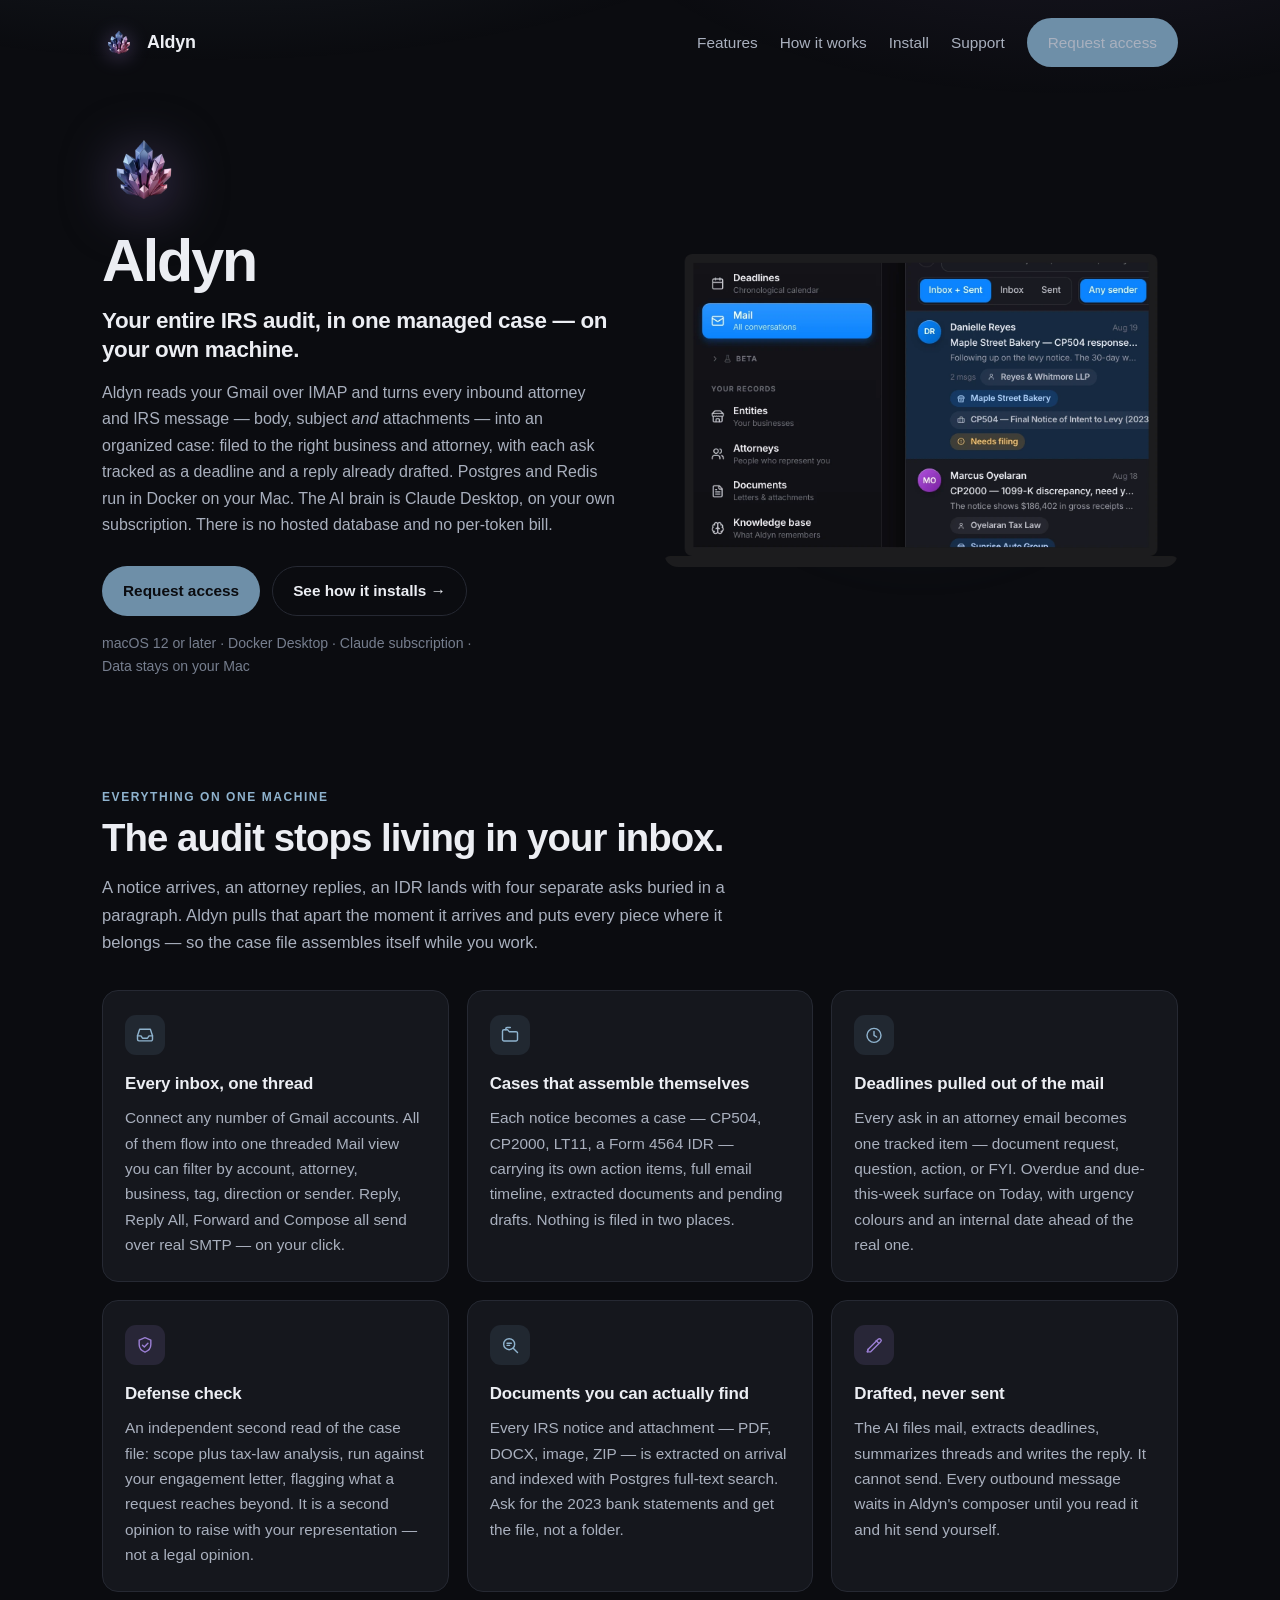
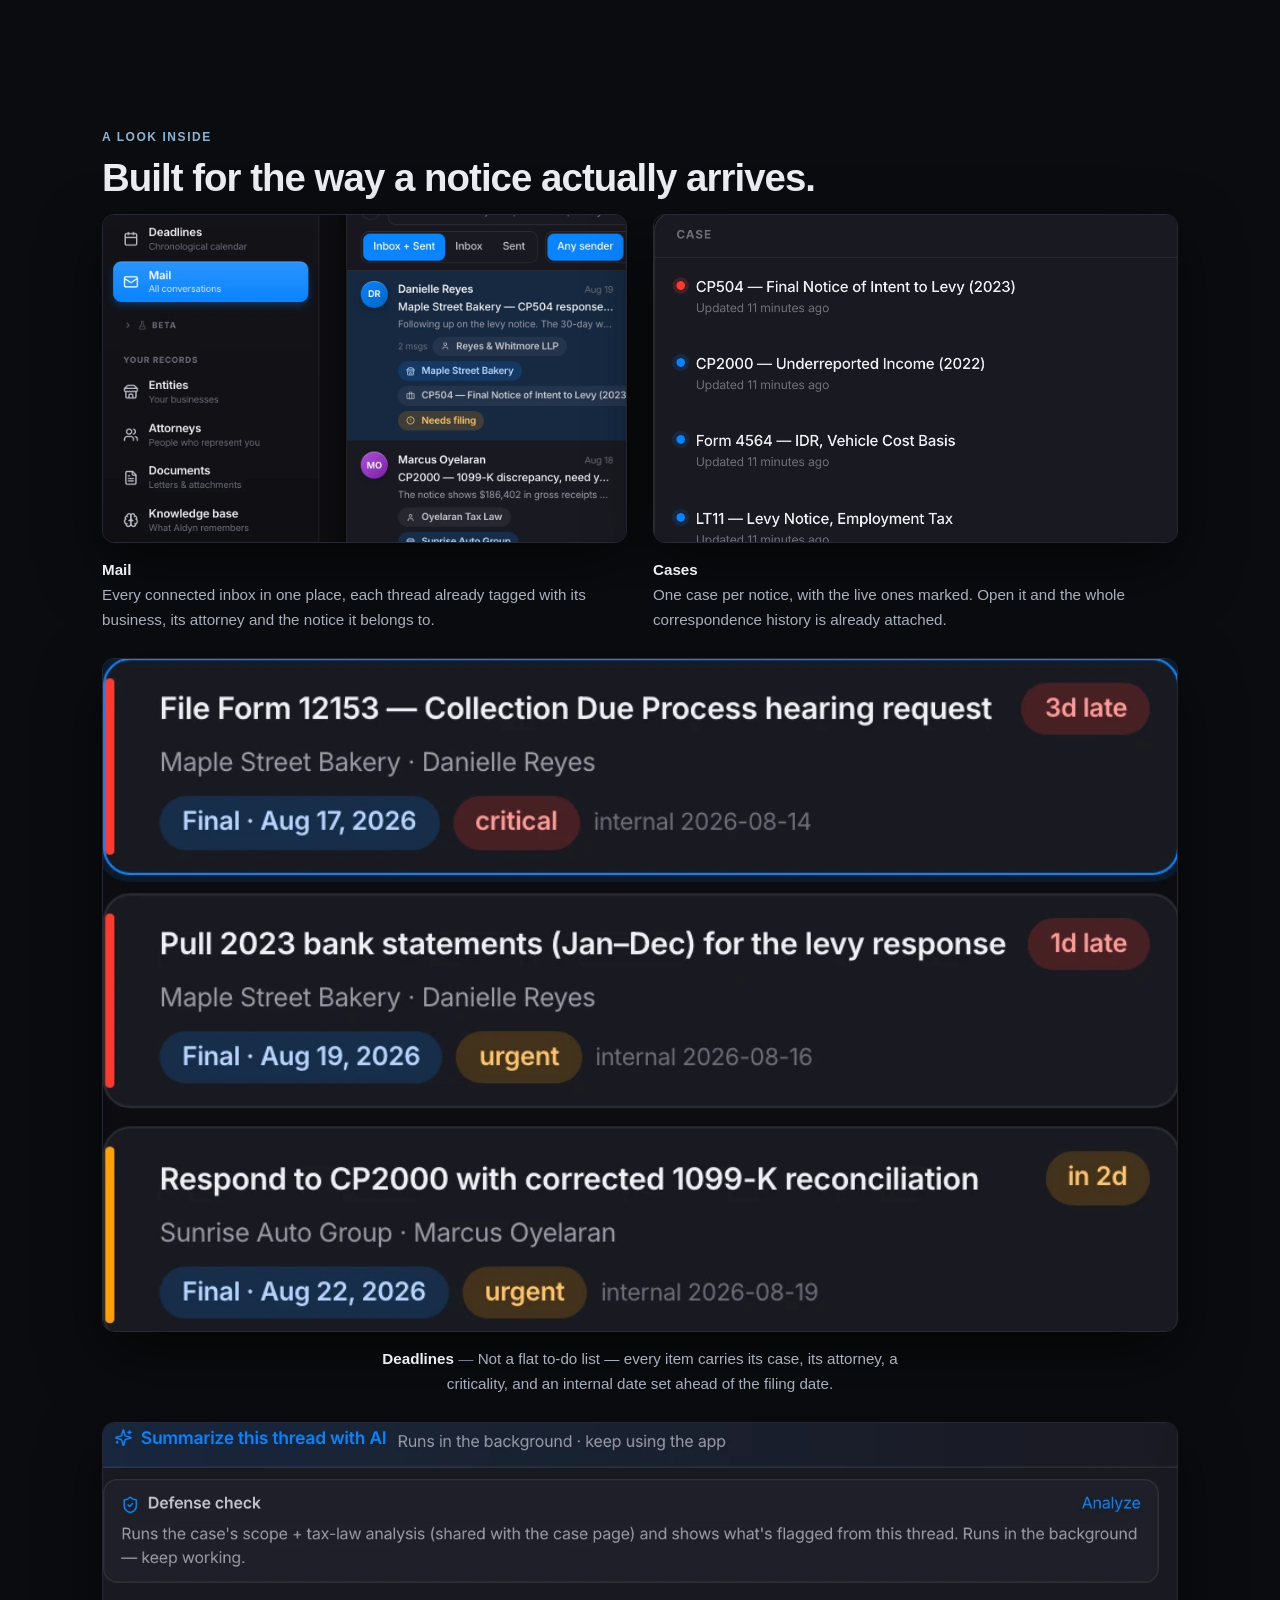
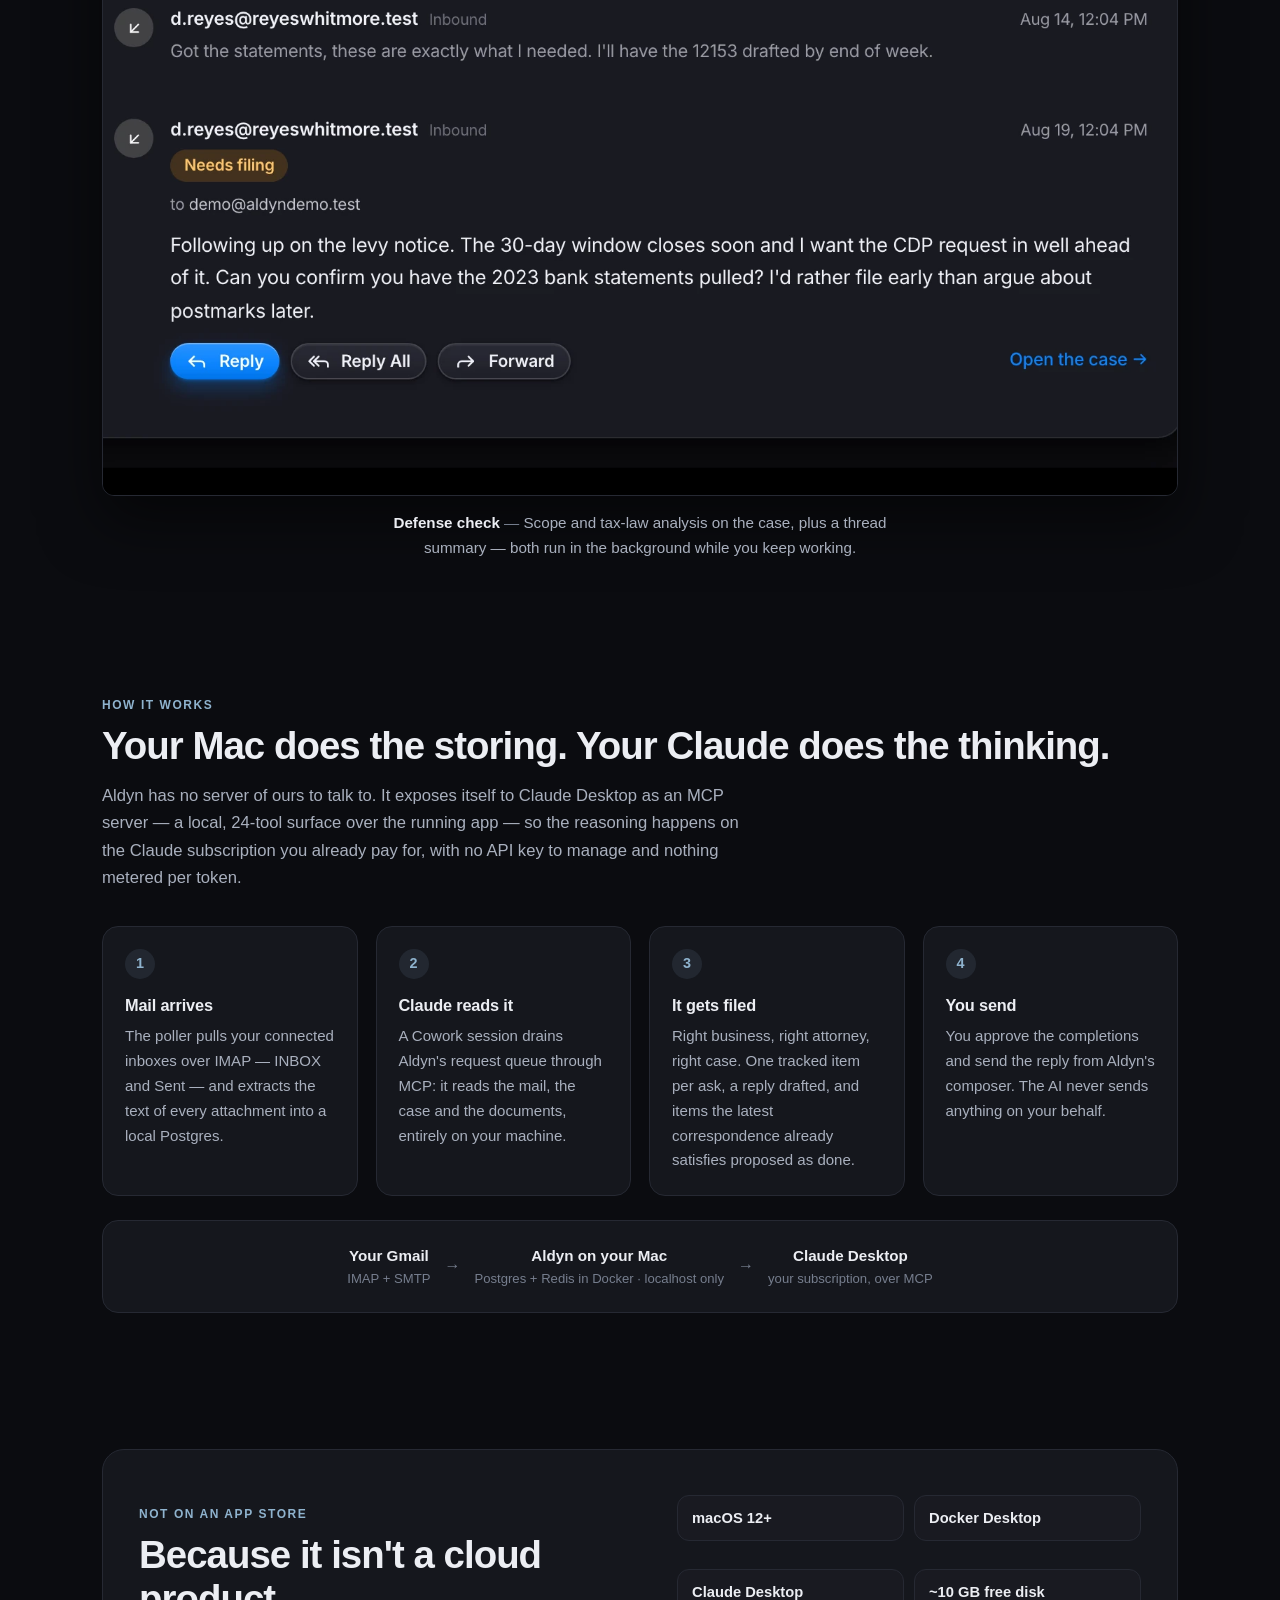
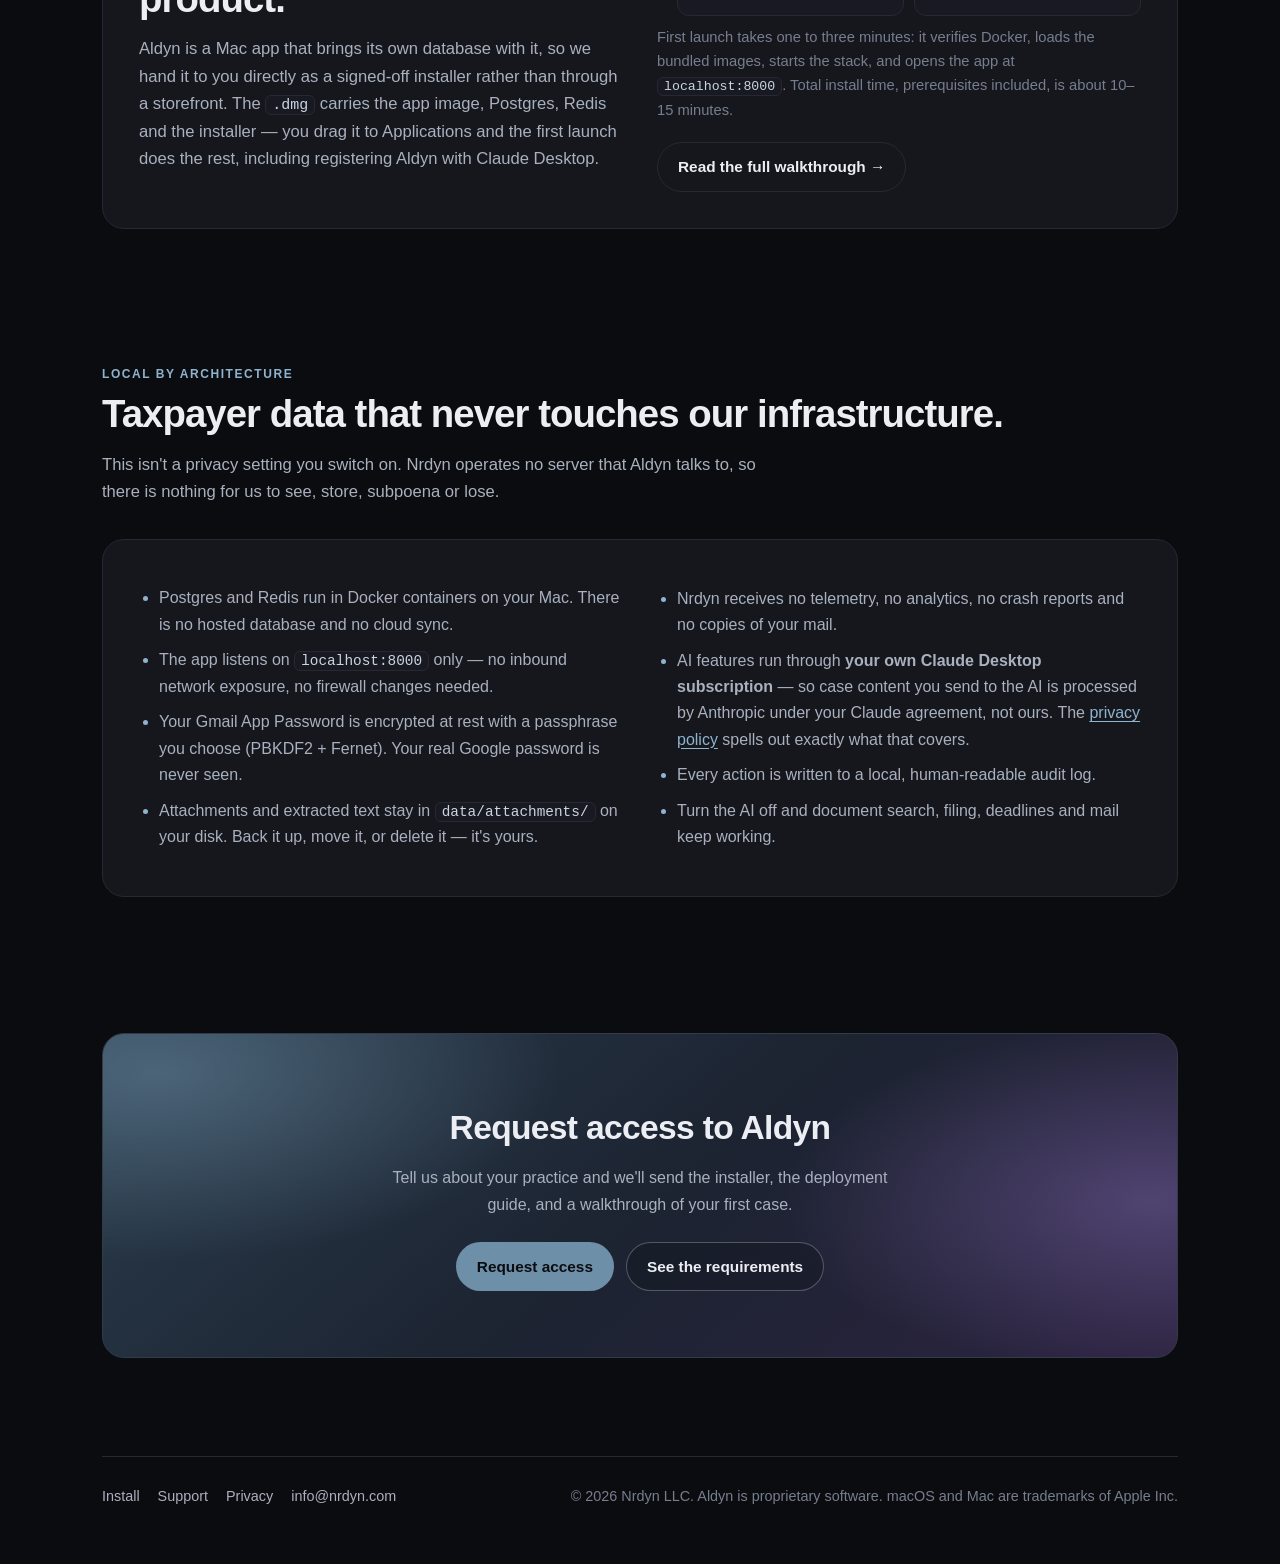
==== index.html @ e69967bd "Aldyn marketing site and macOS install walkthrough Static site (no build step, no JavaScript) for th" ====
<!doctype html>
<html lang="en">
<head>
<meta charset="utf-8">
<meta name="viewport" content="width=device-width, initial-scale=1">
<title>Aldyn — Local-first IRS notice &amp; attorney case management for accountants</title>
<meta name="description" content="Aldyn turns every IRS notice and attorney email into a managed case on your own Mac: mail filed automatically, deadlines extracted, replies drafted, scope cross-checked. Postgres and Redis run locally, the AI brain is your own Claude subscription.">
<link rel="canonical" href="https://aldyn.nrdyn.com/">
<meta name="theme-color" content="#0B0C10">
<link rel="icon" type="image/png" sizes="64x64" href="/assets/favicon-64.png">
<link rel="icon" type="image/png" sizes="32x32" href="/assets/favicon-32.png">
<link rel="apple-touch-icon" href="/assets/apple-touch-icon.png">
<meta property="og:type" content="website">
<meta property="og:site_name" content="Aldyn">
<meta property="og:title" content="Aldyn — IRS notice &amp; attorney case management, on your own Mac">
<meta property="og:description" content="Every IRS notice and attorney email becomes a managed case — filed, deadlined, drafted. Runs locally on macOS; the AI brain is your own Claude subscription.">
<meta property="og:url" content="https://aldyn.nrdyn.com/">
<meta property="og:image" content="https://aldyn.nrdyn.com/assets/og-image.png">
<meta property="og:image:width" content="1200">
<meta property="og:image:height" content="630">
<meta property="og:image:alt" content="Aldyn — AI IRS audit software by Nrdyn">
<meta name="twitter:card" content="summary_large_image">
<meta name="twitter:title" content="Aldyn — IRS notice &amp; attorney case management, on your own Mac">
<meta name="twitter:description" content="Every IRS notice and attorney email becomes a managed case — filed, deadlined, drafted. Runs locally on macOS.">
<meta name="twitter:image" content="https://aldyn.nrdyn.com/assets/og-image.png">
<link rel="stylesheet" href="/assets/site.css">
<script type="application/ld+json">
{
  "@context": "https://schema.org",
  "@type": "SoftwareApplication",
  "name": "Aldyn",
  "alternateName": "Aldyn by Nrdyn",
  "applicationCategory": "BusinessApplication",
  "applicationSubCategory": "Tax Audit Case Management Software",
  "operatingSystem": "macOS 12 or later",
  "url": "https://aldyn.nrdyn.com/",
  "image": "https://aldyn.nrdyn.com/assets/mark-512.png",
  "description": "Local-first IRS-notice and attorney-communication management for accountants. Aldyn ingests Gmail over IMAP and turns each inbound attorney or IRS email — body, subject and attachments — into an organized case, with deadlines tracked, replies drafted and scope assessed. Postgres and Redis run in Docker on the user's own Mac; the AI brain is Claude Desktop over MCP.",
  "featureList": [
    "Multi-account Gmail ingestion over IMAP",
    "Automatic filing to business, attorney and case",
    "Deadline extraction and tracking from correspondence",
    "Defense check — scope and tax-law analysis of the case file",
    "Full-text document search over notices and attachments",
    "AI-drafted replies that only you can send"
  ],
  "softwareRequirements": "macOS 12+, Docker Desktop, Claude Desktop with an active Claude subscription",
  "offers": {
    "@type": "Offer",
    "category": "Paid",
    "availability": "https://schema.org/LimitedAvailability",
    "description": "Aldyn is distributed directly as a macOS installer. Contact Nrdyn to request access."
  },
  "author": { "@type": "Organization", "name": "Nrdyn LLC", "url": "https://nrdyn.com/", "email": "info@nrdyn.com" },
  "publisher": { "@type": "Organization", "name": "Nrdyn LLC", "url": "https://nrdyn.com/" }
}
</script>
</head>
<body>
<a class="skip" href="#main">Skip to content</a>
<div class="wrap">
  <nav class="nav">
    <a class="brand" href="/"><img src="/assets/mark.webp" alt="" width="34" height="34">Aldyn</a>
    <div class="nav-links">
      <a href="#features">Features</a>
      <a href="#how">How it works</a>
      <a href="/install">Install</a>
      <a href="/support">Support</a>
      <a class="btn" href="mailto:info@nrdyn.com?subject=Aldyn%20access">Request access</a>
    </div>
  </nav>

  <main id="main">
  <header class="hero">
    <div>
      <img class="hero-mark" src="/assets/mark.webp" alt="Aldyn logo" width="84" height="84">
      <h1>Aldyn</h1>
      <p class="tag">Your entire IRS audit, in one managed case — on your own machine.</p>
      <p class="sub">Aldyn reads your Gmail over IMAP and turns every inbound attorney and IRS message — body, subject <em>and</em> attachments — into an organized case: filed to the right business and attorney, with each ask tracked as a deadline and a reply already drafted. Postgres and Redis run in Docker on your Mac. The AI brain is Claude Desktop, on your own subscription. There is no hosted database and no per-token bill.</p>
      <div class="cta">
        <a class="btn" href="mailto:info@nrdyn.com?subject=Aldyn%20access">Request access</a>
        <a class="btn btn-ghost" href="/install">See how it installs →</a>
      </div>
      <p class="fine"><span>macOS 12 or later</span> · <span>Docker Desktop</span> · <span>Claude subscription</span> · <span>Data stays on your Mac</span></p>
    </div>
    <div class="hero-shot">
      <img src="/assets/shots/aldyn-laptop-overview.webp" alt="Aldyn running on a laptop: the Mail view listing attorney threads, each tagged with its business, its IRS notice, and a &quot;Needs filing&quot; flag." width="1398" height="852" fetchpriority="high">
    </div>
  </header>

  <section id="features">
    <p class="eyebrow">Everything on one machine</p>
    <h2 class="title">The audit stops living in your inbox.</h2>
    <p class="lede">A notice arrives, an attorney replies, an IDR lands with four separate asks buried in a paragraph. Aldyn pulls that apart the moment it arrives and puts every piece where it belongs — so the case file assembles itself while you work.</p>
    <div class="grid">
      <div class="card">
        <div class="ico"><svg viewBox="0 0 24 24" fill="none" stroke="currentColor" stroke-width="1.7" stroke-linecap="round" stroke-linejoin="round" aria-hidden="true"><path d="M3 13h4.2l1.8 2.8h6l1.8-2.8H21"/><path d="M5.6 5h12.8l2.6 8v4.2a1.8 1.8 0 0 1-1.8 1.8H4.8A1.8 1.8 0 0 1 3 17.2V13z"/></svg></div>
        <h3>Every inbox, one thread</h3>
        <p>Connect any number of Gmail accounts. All of them flow into one threaded Mail view you can filter by account, attorney, business, tag, direction or sender. Reply, Reply All, Forward and Compose all send over real SMTP — on your click.</p>
      </div>
      <div class="card">
        <div class="ico"><svg viewBox="0 0 24 24" fill="none" stroke="currentColor" stroke-width="1.7" stroke-linecap="round" stroke-linejoin="round" aria-hidden="true"><path d="M3 7.4A1.8 1.8 0 0 1 4.8 5.6H9l2 2.4h8.2A1.8 1.8 0 0 1 21 9.8v7.6a1.8 1.8 0 0 1-1.8 1.8H4.8A1.8 1.8 0 0 1 3 17.4z"/><path d="M7 5.6V4.4A1.4 1.4 0 0 1 8.4 3h4"/></svg></div>
        <h3>Cases that assemble themselves</h3>
        <p>Each notice becomes a case — CP504, CP2000, LT11, a Form 4564 IDR — carrying its own action items, full email timeline, extracted documents and pending drafts. Nothing is filed in two places.</p>
      </div>
      <div class="card">
        <div class="ico"><svg viewBox="0 0 24 24" fill="none" stroke="currentColor" stroke-width="1.7" stroke-linecap="round" stroke-linejoin="round" aria-hidden="true"><circle cx="12" cy="12.4" r="8.4"/><path d="M12 7.6v4.8l3.2 2"/></svg></div>
        <h3>Deadlines pulled out of the mail</h3>
        <p>Every ask in an attorney email becomes one tracked item — document request, question, action, or FYI. Overdue and due-this-week surface on Today, with urgency colours and an internal date ahead of the real one.</p>
      </div>
      <div class="card ai">
        <div class="ico"><svg viewBox="0 0 24 24" fill="none" stroke="currentColor" stroke-width="1.7" stroke-linecap="round" stroke-linejoin="round" aria-hidden="true"><path d="M12 3.2l7 2.9v5.4c0 4.3-2.9 7.6-7 9.1-4.1-1.5-7-4.8-7-9.1V6.1z"/><path d="M9 12.2l2.2 2.2 4.3-4.4"/></svg></div>
        <h3>Defense check</h3>
        <p>An independent second read of the case file: scope plus tax-law analysis, run against your engagement letter, flagging what a request reaches beyond. It is a second opinion to raise with your representation — not a legal opinion.</p>
      </div>
      <div class="card">
        <div class="ico"><svg viewBox="0 0 24 24" fill="none" stroke="currentColor" stroke-width="1.7" stroke-linecap="round" stroke-linejoin="round" aria-hidden="true"><circle cx="11" cy="11" r="6.6"/><path d="M15.9 15.9L21 21"/><path d="M8.4 9.8h5.2M8.4 12.4h3.2"/></svg></div>
        <h3>Documents you can actually find</h3>
        <p>Every IRS notice and attachment — PDF, DOCX, image, ZIP — is extracted on arrival and indexed with Postgres full-text search. Ask for the 2023 bank statements and get the file, not a folder.</p>
      </div>
      <div class="card ai">
        <div class="ico"><svg viewBox="0 0 24 24" fill="none" stroke="currentColor" stroke-width="1.7" stroke-linecap="round" stroke-linejoin="round" aria-hidden="true"><path d="M4 20.2h4L20 8.2a2.1 2.1 0 0 0-3-3L5 17.2z"/><path d="M14.6 6.6l2.9 2.9"/><path d="M4 20.2l.9-3.1"/></svg></div>
        <h3>Drafted, never sent</h3>
        <p>The AI files mail, extracts deadlines, summarizes threads and writes the reply. It cannot send. Every outbound message waits in Aldyn's composer until you read it and hit send yourself.</p>
      </div>
    </div>
  </section>

  <section id="screens">
    <p class="eyebrow">A look inside</p>
    <h2 class="title">Built for the way a notice actually arrives.</h2>
    <div class="shots">
      <figure class="shot">
        <img src="/assets/shots/aldyn-shot-inbox.webp" alt="Aldyn's Mail view: a sidebar with Deadlines, Mail, Entities, Attorneys, Documents and Knowledge base, beside threads tagged by business and IRS notice." width="1238" height="774" loading="lazy">
        <figcaption><b>Mail</b>Every connected inbox in one place, each thread already tagged with its business, its attorney and the notice it belongs to.</figcaption>
      </figure>
      <figure class="shot">
        <img src="/assets/shots/aldyn-shot-cases.webp" alt="A list of Aldyn cases: CP504 Final Notice of Intent to Levy, CP2000 Underreported Income, Form 4564 IDR, and an LT11 levy notice." width="979" height="612" loading="lazy">
        <figcaption><b>Cases</b>One case per notice, with the live ones marked. Open it and the whole correspondence history is already attached.</figcaption>
      </figure>
      <figure class="shot wide">
        <img src="/assets/shots/aldyn-shot-deadlines.webp" alt="Aldyn's deadline list showing a Form 12153 CDP hearing request three days late, a bank-statement pull one day late, and a CP2000 response due in two days." width="950" height="594" loading="lazy">
        <figcaption><b>Deadlines</b>Not a flat to-do list — every item carries its case, its attorney, a criticality, and an internal date set ahead of the filing date.</figcaption>
      </figure>
      <figure class="shot wide">
        <img src="/assets/shots/aldyn-shot-defense.webp" alt="A thread in Aldyn with a Defense check panel and a Summarize this thread with AI action, both running in the background." width="1534" height="959" loading="lazy">
        <figcaption><b>Defense check</b>Scope and tax-law analysis on the case, plus a thread summary — both run in the background while you keep working.</figcaption>
      </figure>
    </div>
  </section>

  <section id="how">
    <p class="eyebrow">How it works</p>
    <h2 class="title">Your Mac does the storing. Your Claude does the thinking.</h2>
    <p class="lede">Aldyn has no server of ours to talk to. It exposes itself to Claude Desktop as an MCP server — a local, 24-tool surface over the running app — so the reasoning happens on the Claude subscription you already pay for, with no API key to manage and nothing metered per token.</p>
    <div class="steps">
      <div class="step">
        <div class="num">1</div>
        <h3>Mail arrives</h3>
        <p>The poller pulls your connected inboxes over IMAP — INBOX and Sent — and extracts the text of every attachment into a local Postgres.</p>
      </div>
      <div class="step">
        <div class="num">2</div>
        <h3>Claude reads it</h3>
        <p>A Cowork session drains Aldyn's request queue through MCP: it reads the mail, the case and the documents, entirely on your machine.</p>
      </div>
      <div class="step">
        <div class="num">3</div>
        <h3>It gets filed</h3>
        <p>Right business, right attorney, right case. One tracked item per ask, a reply drafted, and items the latest correspondence already satisfies proposed as done.</p>
      </div>
      <div class="step">
        <div class="num">4</div>
        <h3>You send</h3>
        <p>You approve the completions and send the reply from Aldyn's composer. The AI never sends anything on your behalf.</p>
      </div>
    </div>
    <div class="flow">
      <span class="node">Your Gmail<small>IMAP + SMTP</small></span>
      <span class="arrow" aria-hidden="true">→</span>
      <span class="node">Aldyn on your Mac<small>Postgres + Redis in Docker · localhost only</small></span>
      <span class="arrow" aria-hidden="true">→</span>
      <span class="node">Claude Desktop<small>your subscription, over MCP</small></span>
    </div>
  </section>

  <section id="install-teaser">
    <div class="panel">
      <div>
        <p class="eyebrow">Not on an app store</p>
        <h2 class="title tight">Because it isn't a cloud product.</h2>
        <p class="lede flush">Aldyn is a Mac app that brings its own database with it, so we hand it to you directly as a signed-off installer rather than through a storefront. The <code>.dmg</code> carries the app image, Postgres, Redis and the installer — you drag it to Applications and the first launch does the rest, including registering Aldyn with Claude Desktop.</p>
      </div>
      <div>
        <ul class="reqs">
          <li><b>macOS 12+</b></li>
          <li><b>Docker Desktop</b></li>
          <li><b>Claude Desktop</b></li>
          <li><b>~10 GB free disk</b></li>
        </ul>
        <p class="muted flush-top">First launch takes one to three minutes: it verifies Docker, loads the bundled images, starts the stack, and opens the app at <code>localhost:8000</code>. Total install time, prerequisites included, is about 10–15 minutes.</p>
        <div class="cta spaced">
          <a class="btn btn-ghost" href="/install">Read the full walkthrough →</a>
        </div>
      </div>
    </div>
  </section>

  <section id="privacy">
    <p class="eyebrow">Local by architecture</p>
    <h2 class="title">Taxpayer data that never touches our infrastructure.</h2>
    <p class="lede">This isn't a privacy setting you switch on. Nrdyn operates no server that Aldyn talks to, so there is nothing for us to see, store, subpoena or lose.</p>
    <div class="panel">
      <div>
        <ul>
          <li>Postgres and Redis run in Docker containers on your Mac. There is no hosted database and no cloud sync.</li>
          <li>The app listens on <code>localhost:8000</code> only — no inbound network exposure, no firewall changes needed.</li>
          <li>Your Gmail App Password is encrypted at rest with a passphrase you choose (PBKDF2 + Fernet). Your real Google password is never seen.</li>
          <li>Attachments and extracted text stay in <code>data/attachments/</code> on your disk. Back it up, move it, or delete it — it's yours.</li>
        </ul>
      </div>
      <div>
        <ul>
          <li>Nrdyn receives no telemetry, no analytics, no crash reports and no copies of your mail.</li>
          <li>AI features run through <b>your own Claude Desktop subscription</b> — so case content you send to the AI is processed by Anthropic under your Claude agreement, not ours. The <a href="/privacy">privacy policy</a> spells out exactly what that covers.</li>
          <li>Every action is written to a local, human-readable audit log.</li>
          <li>Turn the AI off and document search, filing, deadlines and mail keep working.</li>
        </ul>
      </div>
    </div>
  </section>

  <section>
    <div class="cta-band">
      <h2>Request access to Aldyn</h2>
      <p>Tell us about your practice and we'll send the installer, the deployment guide, and a walkthrough of your first case.</p>
      <div class="cta">
        <a class="btn" href="mailto:info@nrdyn.com?subject=Aldyn%20access">Request access</a>
        <a class="btn btn-ghost" href="/install">See the requirements</a>
      </div>
    </div>
  </section>
  </main>

  <footer>
    <div>
      <a href="/install">Install</a><a href="/support">Support</a><a href="/privacy">Privacy</a><a href="mailto:info@nrdyn.com">info@nrdyn.com</a>
    </div>
    <div>© 2026 Nrdyn LLC. Aldyn is proprietary software. macOS and Mac are trademarks of Apple Inc.</div>
  </footer>
</div>
</body>
</html>
---- assets/site.css ----
/* Aldyn site — one stylesheet shared by every page.
   Dark-first. Surface colours are sampled from the app's own chrome (#191A21) so the
   product screenshots sit flush on the page. Accent #6E8FA8 mirrors nrdyn.com/aldyn;
   the violet is lifted from the crystal mark and used only for AI-related accents. */

:root {
  color-scheme: dark;

  --bg: #0B0C10;
  --bg-2: #0E1015;
  --surface: #15171D;
  --surface-2: #191A21;      /* the app's own panel colour */
  --line: #262933;
  --line-soft: #1D2028;

  --ink: #ECEEF3;
  --ink-mid: #A9B0BE;
  --ink-soft: #767E8E;

  --accent: #8FB3CE;         /* links + text on dark */
  --accent-solid: #6E8FA8;   /* button fills, ink on top is --bg */
  --accent-dim: rgba(110, 143, 168, 0.14);
  --violet: #9B7FD4;
  --violet-dim: rgba(155, 127, 212, 0.14);
  --amber: #E0A62E;
  --red: #E0574E;

  --radius: 16px;
  --radius-lg: 22px;
  --max: 1120px;
  --shadow: 0 24px 60px rgba(0, 0, 0, 0.55);
}

* { box-sizing: border-box; }
html { scroll-behavior: smooth; }

body {
  margin: 0;
  background: var(--bg);
  color: var(--ink);
  line-height: 1.65;
  font-family: -apple-system, BlinkMacSystemFont, "SF Pro Text", "Segoe UI", Roboto, Helvetica, Arial, sans-serif;
  -webkit-font-smoothing: antialiased;
  text-rendering: optimizeLegibility;
}

/* one soft light source behind the top of every page, tinted like the crystal */
body::before {
  content: "";
  position: fixed;
  inset: -20% -10% auto -10%;
  height: 70vh;
  background:
    radial-gradient(60% 55% at 22% 0%, rgba(110, 143, 168, 0.16), transparent 70%),
    radial-gradient(45% 50% at 78% 8%, rgba(155, 127, 212, 0.11), transparent 72%);
  pointer-events: none;
  z-index: 0;
}
.wrap, main { position: relative; z-index: 1; }

a { color: var(--accent); text-underline-offset: 3px; }
a:hover { color: #B6D2E8; }
img { max-width: 100%; height: auto; display: block; }
hr { border: 0; border-top: 1px solid var(--line); margin: 40px 0; }

.wrap { max-width: var(--max); margin: 0 auto; padding: 0 22px; }

/* ---------- long-form pages ---------- */
.prose { max-width: 780px; margin: 0 auto; padding: 12px 22px 72px; position: relative; z-index: 1; }
.prose h1 { font-size: clamp(2rem, 4vw, 2.6rem); line-height: 1.15; letter-spacing: -0.02em; margin: 0 0 10px; }
.prose h2 { margin: 2.2em 0 0.5em; font-size: 1.3rem; letter-spacing: -0.01em; scroll-margin-top: 24px; }
.prose h3 { margin: 1.8em 0 0.4em; font-size: 1.05rem; }
.prose p, .prose li { color: var(--ink-mid); }
.prose strong { color: var(--ink); font-weight: 650; }
.prose ul, .prose ol { padding-left: 20px; }
.prose li { margin: 6px 0; }
.prose li::marker { color: var(--ink-soft); }
.lead { font-size: 1.12rem; color: var(--ink-mid); margin: 0 0 8px; }
.muted { color: var(--ink-soft); font-size: 0.92em; }

code, kbd, .mono {
  font-family: ui-monospace, SFMono-Regular, "SF Mono", Menlo, Consolas, monospace;
  font-size: 0.9em;
}
code {
  background: var(--surface-2);
  border: 1px solid var(--line);
  border-radius: 6px;
  padding: 1px 6px;
  color: #C9D6E2;
}
kbd {
  background: var(--surface-2); border: 1px solid var(--line); border-bottom-width: 2px;
  border-radius: 6px; padding: 2px 7px; color: var(--ink); font-size: 0.82em;
}
pre {
  background: var(--surface-2); border: 1px solid var(--line); border-radius: 12px;
  padding: 16px 18px; overflow-x: auto; margin: 14px 0; line-height: 1.55;
}
pre code { background: none; border: 0; padding: 0; color: #C9D6E2; }

table { width: 100%; border-collapse: collapse; margin: 16px 0; font-size: 0.95rem; }
.table-scroll { overflow-x: auto; margin: 16px 0; }
.table-scroll table { margin: 0; }
th, td { text-align: left; padding: 11px 14px; border-bottom: 1px solid var(--line); vertical-align: top; }
th { color: var(--ink); font-weight: 650; border-bottom-color: var(--line); background: var(--surface); }
td { color: var(--ink-mid); }
tr:last-child td { border-bottom: 0; }

/* ---------- nav ---------- */
.nav { display: flex; align-items: center; justify-content: space-between; gap: 16px; padding: 18px 0; }
.brand { display: flex; align-items: center; gap: 11px; text-decoration: none; color: var(--ink); font-weight: 700; font-size: 1.12rem; letter-spacing: -0.01em; }
.brand img { width: 34px; height: 34px; filter: drop-shadow(0 2px 10px rgba(155, 127, 212, 0.45)); }
.nav-links { display: flex; align-items: center; gap: 22px; }
.nav-links a { color: var(--ink-mid); text-decoration: none; font-weight: 500; font-size: 0.96rem; }
.nav-links a:hover { color: var(--ink); }
.nav-links a[aria-current="page"] { color: var(--accent); font-weight: 650; }

.btn {
  display: inline-flex; align-items: center; justify-content: center; gap: 8px;
  min-height: 44px; padding: 11px 20px; border-radius: 999px;
  background: var(--accent-solid); color: #0B0C10; font-weight: 700; font-size: 0.96rem;
  text-decoration: none; border: 1px solid transparent; white-space: nowrap;
}
.btn:hover { background: #82A3BB; color: #0B0C10; }
.btn-ghost {
  background: transparent; color: var(--ink); border-color: var(--line);
}
.btn-ghost:hover { background: var(--surface-2); color: var(--ink); border-color: #343947; }

/* ---------- hero ---------- */
.hero { display: grid; grid-template-columns: 1fr 1fr; gap: 48px; align-items: center; padding: 44px 0 28px; }
.hero-mark { width: 84px; height: 84px; filter: drop-shadow(0 8px 28px rgba(155, 127, 212, 0.5)); margin-bottom: 18px; }
.hero h1 { font-size: clamp(2.6rem, 5.4vw, 3.7rem); line-height: 1.02; margin: 0 0 14px; letter-spacing: -0.035em; }
.hero .tag { font-size: clamp(1.15rem, 2vw, 1.4rem); color: var(--ink); font-weight: 600; margin: 0 0 16px; line-height: 1.3; letter-spacing: -0.015em; }
.hero .sub { color: var(--ink-mid); max-width: 540px; margin: 0 0 28px; }
.cta { display: flex; align-items: center; gap: 12px; flex-wrap: wrap; }
.fine { color: var(--ink-soft); font-size: 0.88rem; margin-top: 16px; }
.fine span { white-space: nowrap; }

.hero-shot { position: relative; }
.hero-shot::after {
  content: ""; position: absolute; inset: 8% 4% -6% 4%;
  background: radial-gradient(closest-side, rgba(110, 143, 168, 0.3), transparent 75%);
  filter: blur(34px); z-index: -1;
}
.hero-shot img { border-radius: 14px; }

/* ---------- sections ---------- */
section { padding: 68px 0; }
.eyebrow { text-transform: uppercase; letter-spacing: 0.13em; font-size: 0.75rem; color: var(--accent); font-weight: 700; margin: 0; }
h2.title { font-size: clamp(1.75rem, 3.3vw, 2.4rem); margin: 8px 0 14px; letter-spacing: -0.025em; line-height: 1.15; }
.lede { color: var(--ink-mid); max-width: 660px; margin: 0 0 34px; font-size: 1.04rem; }

.grid { display: grid; grid-template-columns: repeat(3, 1fr); gap: 18px; }
.card {
  background: var(--surface); border: 1px solid var(--line); border-radius: var(--radius);
  padding: 24px 22px;
}
.card .ico {
  width: 40px; height: 40px; border-radius: 11px; display: grid; place-items: center;
  background: var(--accent-dim); color: var(--accent); margin-bottom: 15px;
}
.card .ico svg { width: 20px; height: 20px; display: block; }
.card.ai .ico { background: var(--violet-dim); color: var(--violet); }
.card h3 { margin: 0 0 7px; font-size: 1.06rem; letter-spacing: -0.01em; }
.card p { margin: 0; color: var(--ink-mid); font-size: 0.96rem; }

/* screenshots */
.shots { display: grid; grid-template-columns: 1fr 1fr; gap: 26px 26px; }
.shot { margin: 0; }
/* the densest shot gets the full width so its text stays readable */
.shot.wide { grid-column: 1 / -1; }
.shot.wide img { width: 100%; }
.shot.wide figcaption { max-width: 64ch; margin-inline: auto; text-align: center; }
.shot.wide figcaption b { display: inline; }
.shot.wide figcaption b::after { content: " — "; color: var(--ink-soft); font-weight: 400; }
.shot img {
  border-radius: 12px; border: 1px solid var(--line); box-shadow: var(--shadow);
  background: var(--surface-2);
}
.shot figcaption { margin-top: 14px; color: var(--ink-mid); font-size: 0.95rem; }
.shot figcaption b { color: var(--ink); font-weight: 650; display: block; }

/* numbered steps */
.steps { display: grid; grid-template-columns: repeat(4, 1fr); gap: 18px; counter-reset: step; }
.step {
  background: var(--surface); border: 1px solid var(--line); border-radius: var(--radius);
  padding: 22px; position: relative;
}
.step .num {
  display: grid; place-items: center; width: 30px; height: 30px; border-radius: 999px;
  background: var(--accent-dim); color: var(--accent); font-weight: 700; font-size: 0.9rem;
  margin-bottom: 13px; font-variant-numeric: tabular-nums;
}
.step h3 { margin: 0 0 6px; font-size: 1.02rem; letter-spacing: -0.01em; }
.step p { margin: 0; color: var(--ink-mid); font-size: 0.94rem; }

/* the local-architecture strip */
.flow {
  display: flex; align-items: center; justify-content: center; gap: 14px; flex-wrap: wrap;
  background: var(--surface); border: 1px solid var(--line); border-radius: var(--radius);
  padding: 22px; margin-top: 24px; text-align: center;
}
.flow .node { color: var(--ink); font-weight: 600; font-size: 0.95rem; }
.flow .node small { display: block; color: var(--ink-soft); font-weight: 400; font-size: 0.82rem; }
.flow .arrow { color: var(--ink-soft); }

/* two-column feature panel */
.panel {
  background: var(--surface); border: 1px solid var(--line); border-radius: var(--radius-lg);
  padding: 36px; display: grid; grid-template-columns: 1fr 1fr; gap: 34px; align-items: center;
}
.panel ul { margin: 0; padding-left: 20px; color: var(--ink-mid); }
.panel li { margin: 9px 0; }
.panel li::marker { color: var(--accent); }

/* requirement chips */
.reqs { display: flex; gap: 12px; flex-wrap: wrap; margin: 0 0 28px; padding: 0; list-style: none; }
.reqs li {
  display: flex; align-items: center; gap: 9px;
  background: var(--surface-2); border: 1px solid var(--line); border-radius: 999px;
  padding: 9px 16px; font-size: 0.92rem; color: var(--ink-mid);
}
.reqs li b { color: var(--ink); font-weight: 650; }
/* inside the two-column panel the labels are long, so line them up on a grid */
.panel .reqs { display: grid; grid-template-columns: 1fr 1fr; gap: 10px; }
.panel .reqs li { border-radius: 12px; padding: 10px 14px; }

/* callouts */
.note {
  border-left: 3px solid var(--accent-solid); background: var(--surface);
  border-radius: 0 12px 12px 0; padding: 16px 20px; margin: 20px 0;
}
.note p { margin: 0; color: var(--ink-mid); font-size: 0.96rem; }
.note p + p { margin-top: 8px; }
.note b { color: var(--ink); }
.note.warn { border-left-color: var(--amber); }

/* CTA band */
.cta-band {
  position: relative; overflow: hidden;
  text-align: center; padding: 66px 24px; border-radius: var(--radius-lg);
  background: linear-gradient(140deg, #2A3D4C 0%, #1C2331 52%, #2C2340 100%);
  border: 1px solid #333B49;
}
.cta-band::before {
  content: ""; position: absolute; inset: -60% -20% auto -20%; height: 180%;
  background:
    radial-gradient(38% 46% at 18% 40%, rgba(110, 143, 168, 0.5), transparent 70%),
    radial-gradient(34% 42% at 84% 62%, rgba(155, 127, 212, 0.35), transparent 72%);
  pointer-events: none;
}
.cta-band > * { position: relative; }
.cta-band .btn-ghost { border-color: rgba(236, 238, 243, 0.28); background: rgba(11, 12, 16, 0.25); }
.cta-band .btn-ghost:hover { background: rgba(11, 12, 16, 0.5); border-color: rgba(236, 238, 243, 0.45); }
.cta-band h2 { margin: 0 0 10px; font-size: clamp(1.6rem, 3vw, 2.1rem); letter-spacing: -0.02em; }
.cta-band p { margin: 0 auto 24px; color: var(--ink-mid); max-width: 520px; }
.cta-band .cta { justify-content: center; }

footer {
  border-top: 1px solid var(--line); margin-top: 30px;
  padding: 28px 0 56px; color: var(--ink-soft); font-size: 0.9rem;
  display: flex; justify-content: space-between; gap: 18px; flex-wrap: wrap;
}
footer a { color: var(--ink-mid); text-decoration: none; margin-right: 18px; }
footer a:hover { color: var(--ink); }

.skip {
  position: absolute; left: -9999px; top: 0;
  background: var(--accent-solid); color: #0B0C10; padding: 10px 16px; border-radius: 0 0 10px 0; font-weight: 700;
}
.skip:focus { left: 0; z-index: 10; }
:focus-visible { outline: 2px solid var(--accent); outline-offset: 3px; border-radius: 4px; }

/* ---------- responsive ---------- */
@media (max-width: 940px) {
  .hero { grid-template-columns: 1fr; gap: 34px; }
  .hero .sub { max-width: none; }
  .steps { grid-template-columns: 1fr 1fr; }
  .grid { grid-template-columns: 1fr 1fr; }
  .panel { grid-template-columns: 1fr; padding: 28px; }
  .shots { grid-template-columns: 1fr; }
}
@media (max-width: 700px) {
  section { padding: 52px 0; }
  .nav-links a:not(.btn) { display: none; }
  .grid, .steps { grid-template-columns: 1fr; }
  .flow { flex-direction: column; gap: 10px; }
  .flow .arrow { transform: rotate(90deg); }
  .cta .btn { width: 100%; }
}
@media (prefers-reduced-motion: reduce) {
  html { scroll-behavior: auto; }
}

/* small spacing utilities — kept as classes so the CSP can stay style-src 'self' */
.tight { margin-bottom: 14px; }
.flush { margin-bottom: 0; }
.flush-top { margin-top: 0; }
.cta.spaced { margin-top: 20px; }
.cta.spaced-lg { margin: 26px 0 8px; }
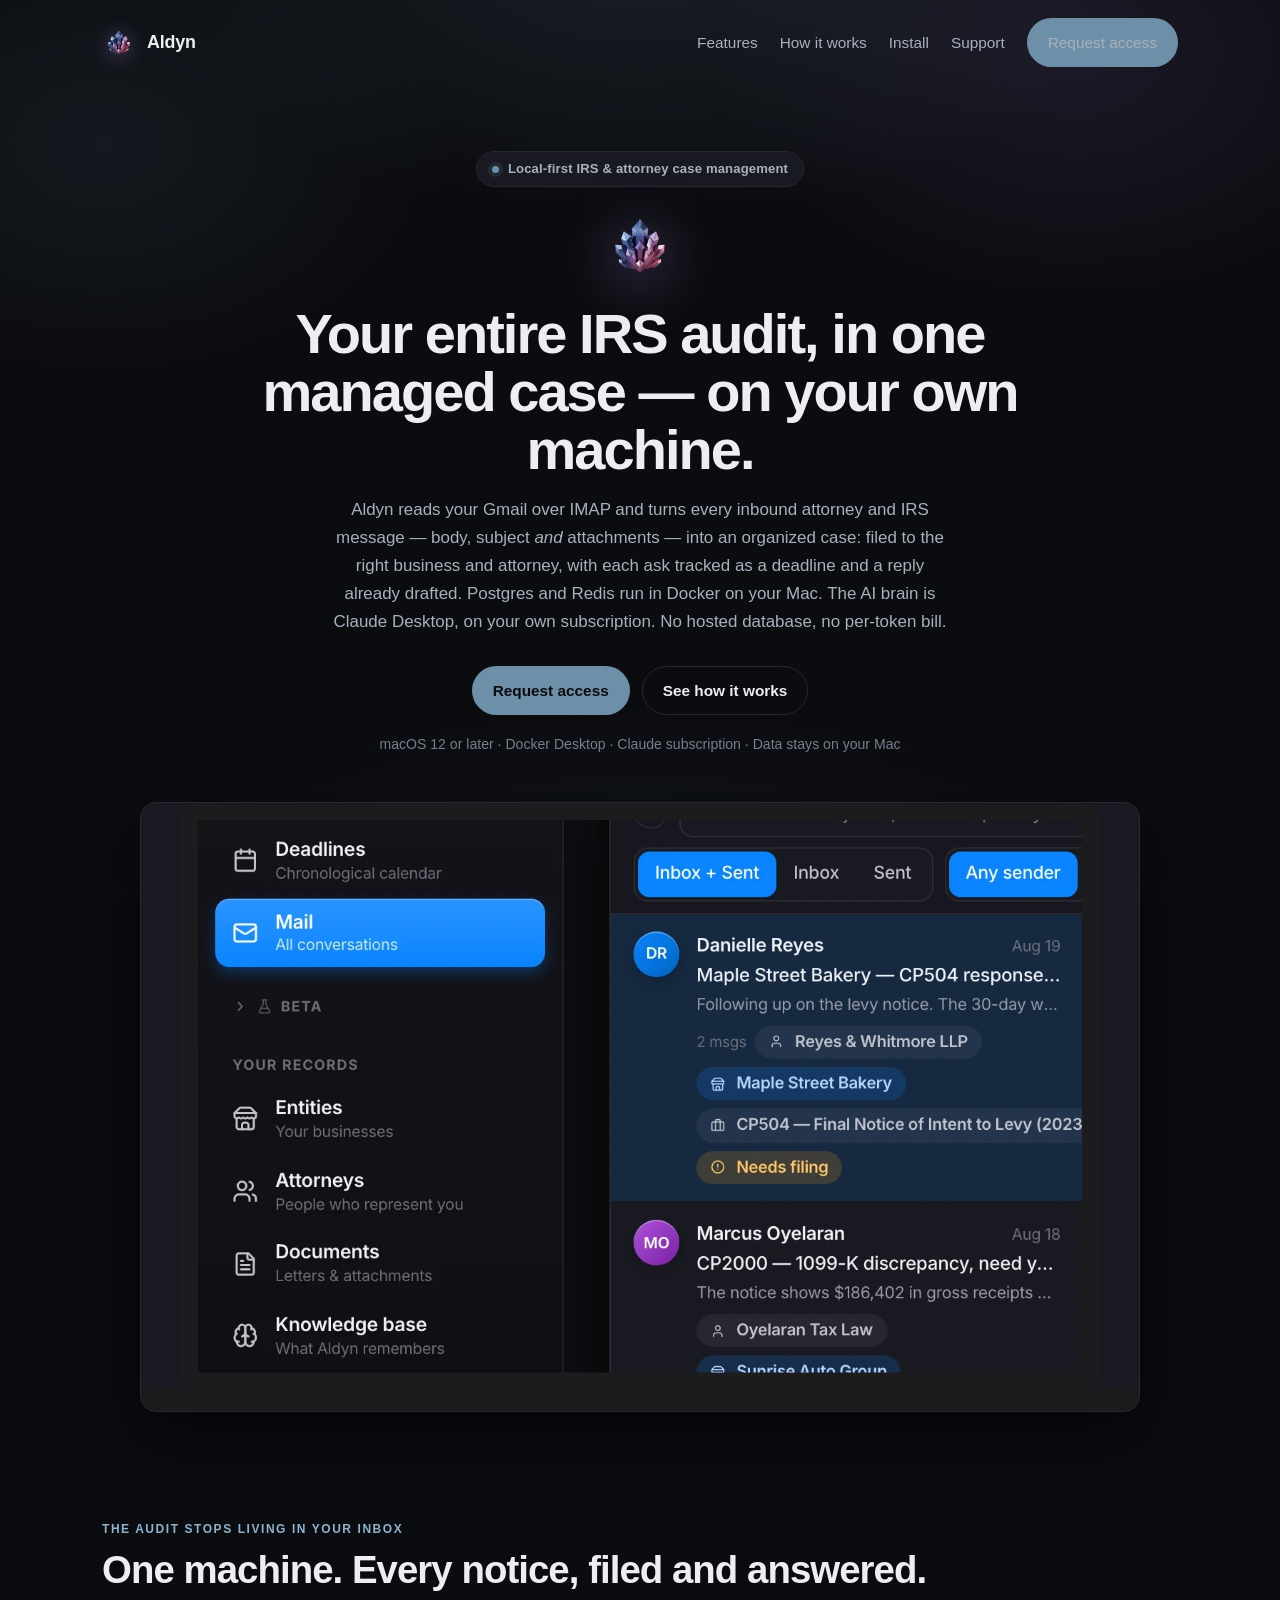
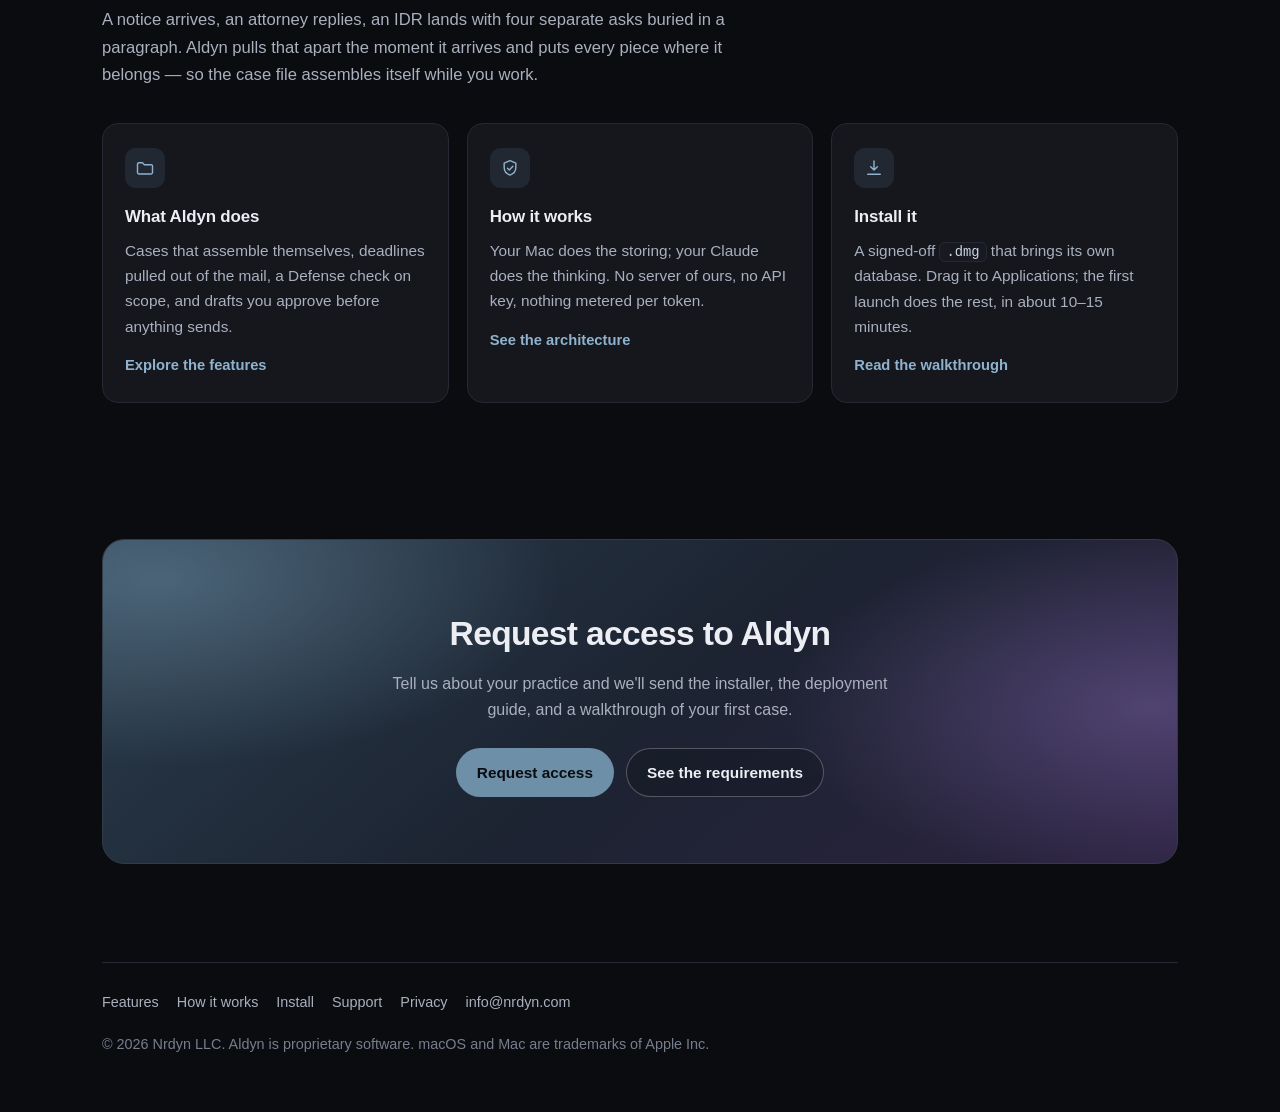
==== commit 509aef94: "Redesign as a dark, multi-page site" ====
--- a/index.html
+++ b/index.html
@@ -62,8 +62,8 @@
   <nav class="nav">
     <a class="brand" href="/"><img src="/assets/mark.webp" alt="" width="34" height="34">Aldyn</a>
     <div class="nav-links">
-      <a href="#features">Features</a>
-      <a href="#how">How it works</a>
+      <a href="/features">Features</a>
+      <a href="/how-it-works">How it works</a>
       <a href="/install">Install</a>
       <a href="/support">Support</a>
       <a class="btn" href="mailto:info@nrdyn.com?subject=Aldyn%20access">Request access</a>
@@ -72,161 +72,45 @@
 
   <main id="main">
   <header class="hero">
-    <div>
-      <img class="hero-mark" src="/assets/mark.webp" alt="Aldyn logo" width="84" height="84">
-      <h1>Aldyn</h1>
-      <p class="tag">Your entire IRS audit, in one managed case — on your own machine.</p>
-      <p class="sub">Aldyn reads your Gmail over IMAP and turns every inbound attorney and IRS message — body, subject <em>and</em> attachments — into an organized case: filed to the right business and attorney, with each ask tracked as a deadline and a reply already drafted. Postgres and Redis run in Docker on your Mac. The AI brain is Claude Desktop, on your own subscription. There is no hosted database and no per-token bill.</p>
+    <div class="hero-inner">
+      <span class="pill"><span class="dot" aria-hidden="true"></span>Local-first IRS &amp; attorney case management</span>
+      <img class="hero-mark" src="/assets/mark.webp" alt="Aldyn logo" width="76" height="76">
+      <h1>Your entire IRS audit, in one managed case — on your own machine.</h1>
+      <p class="sub">Aldyn reads your Gmail over IMAP and turns every inbound attorney and IRS message — body, subject <em>and</em> attachments — into an organized case: filed to the right business and attorney, with each ask tracked as a deadline and a reply already drafted. Postgres and Redis run in Docker on your Mac. The AI brain is Claude Desktop, on your own subscription. No hosted database, no per-token bill.</p>
       <div class="cta">
         <a class="btn" href="mailto:info@nrdyn.com?subject=Aldyn%20access">Request access</a>
-        <a class="btn btn-ghost" href="/install">See how it installs →</a>
+        <a class="btn btn-ghost" href="/how-it-works">See how it works</a>
       </div>
       <p class="fine"><span>macOS 12 or later</span> · <span>Docker Desktop</span> · <span>Claude subscription</span> · <span>Data stays on your Mac</span></p>
     </div>
-    <div class="hero-shot">
+    <div class="hero-media">
       <img src="/assets/shots/aldyn-laptop-overview.webp" alt="Aldyn running on a laptop: the Mail view listing attorney threads, each tagged with its business, its IRS notice, and a &quot;Needs filing&quot; flag." width="1398" height="852" fetchpriority="high">
     </div>
   </header>
 
-  <section id="features">
-    <p class="eyebrow">Everything on one machine</p>
-    <h2 class="title">The audit stops living in your inbox.</h2>
+  <section id="explore">
+    <p class="eyebrow">The audit stops living in your inbox</p>
+    <h2 class="title">One machine. Every notice, filed and answered.</h2>
     <p class="lede">A notice arrives, an attorney replies, an IDR lands with four separate asks buried in a paragraph. Aldyn pulls that apart the moment it arrives and puts every piece where it belongs — so the case file assembles itself while you work.</p>
     <div class="grid">
-      <div class="card">
-        <div class="ico"><svg viewBox="0 0 24 24" fill="none" stroke="currentColor" stroke-width="1.7" stroke-linecap="round" stroke-linejoin="round" aria-hidden="true"><path d="M3 13h4.2l1.8 2.8h6l1.8-2.8H21"/><path d="M5.6 5h12.8l2.6 8v4.2a1.8 1.8 0 0 1-1.8 1.8H4.8A1.8 1.8 0 0 1 3 17.2V13z"/></svg></div>
-        <h3>Every inbox, one thread</h3>
-        <p>Connect any number of Gmail accounts. All of them flow into one threaded Mail view you can filter by account, attorney, business, tag, direction or sender. Reply, Reply All, Forward and Compose all send over real SMTP — on your click.</p>
-      </div>
-      <div class="card">
-        <div class="ico"><svg viewBox="0 0 24 24" fill="none" stroke="currentColor" stroke-width="1.7" stroke-linecap="round" stroke-linejoin="round" aria-hidden="true"><path d="M3 7.4A1.8 1.8 0 0 1 4.8 5.6H9l2 2.4h8.2A1.8 1.8 0 0 1 21 9.8v7.6a1.8 1.8 0 0 1-1.8 1.8H4.8A1.8 1.8 0 0 1 3 17.4z"/><path d="M7 5.6V4.4A1.4 1.4 0 0 1 8.4 3h4"/></svg></div>
-        <h3>Cases that assemble themselves</h3>
-        <p>Each notice becomes a case — CP504, CP2000, LT11, a Form 4564 IDR — carrying its own action items, full email timeline, extracted documents and pending drafts. Nothing is filed in two places.</p>
-      </div>
-      <div class="card">
-        <div class="ico"><svg viewBox="0 0 24 24" fill="none" stroke="currentColor" stroke-width="1.7" stroke-linecap="round" stroke-linejoin="round" aria-hidden="true"><circle cx="12" cy="12.4" r="8.4"/><path d="M12 7.6v4.8l3.2 2"/></svg></div>
-        <h3>Deadlines pulled out of the mail</h3>
-        <p>Every ask in an attorney email becomes one tracked item — document request, question, action, or FYI. Overdue and due-this-week surface on Today, with urgency colours and an internal date ahead of the real one.</p>
-      </div>
-      <div class="card ai">
+      <a class="card link" href="/features">
+        <div class="ico"><svg viewBox="0 0 24 24" fill="none" stroke="currentColor" stroke-width="1.7" stroke-linecap="round" stroke-linejoin="round" aria-hidden="true"><path d="M3 7.4A1.8 1.8 0 0 1 4.8 5.6H9l2 2.4h8.2A1.8 1.8 0 0 1 21 9.8v7.6a1.8 1.8 0 0 1-1.8 1.8H4.8A1.8 1.8 0 0 1 3 17.4z"/></svg></div>
+        <h3>What Aldyn does</h3>
+        <p>Cases that assemble themselves, deadlines pulled out of the mail, a Defense check on scope, and drafts you approve before anything sends.</p>
+        <span class="more">Explore the features</span>
+      </a>
+      <a class="card link" href="/how-it-works">
         <div class="ico"><svg viewBox="0 0 24 24" fill="none" stroke="currentColor" stroke-width="1.7" stroke-linecap="round" stroke-linejoin="round" aria-hidden="true"><path d="M12 3.2l7 2.9v5.4c0 4.3-2.9 7.6-7 9.1-4.1-1.5-7-4.8-7-9.1V6.1z"/><path d="M9 12.2l2.2 2.2 4.3-4.4"/></svg></div>
-        <h3>Defense check</h3>
-        <p>An independent second read of the case file: scope plus tax-law analysis, run against your engagement letter, flagging what a request reaches beyond. It is a second opinion to raise with your representation — not a legal opinion.</p>
-      </div>
-      <div class="card">
-        <div class="ico"><svg viewBox="0 0 24 24" fill="none" stroke="currentColor" stroke-width="1.7" stroke-linecap="round" stroke-linejoin="round" aria-hidden="true"><circle cx="11" cy="11" r="6.6"/><path d="M15.9 15.9L21 21"/><path d="M8.4 9.8h5.2M8.4 12.4h3.2"/></svg></div>
-        <h3>Documents you can actually find</h3>
-        <p>Every IRS notice and attachment — PDF, DOCX, image, ZIP — is extracted on arrival and indexed with Postgres full-text search. Ask for the 2023 bank statements and get the file, not a folder.</p>
-      </div>
-      <div class="card ai">
-        <div class="ico"><svg viewBox="0 0 24 24" fill="none" stroke="currentColor" stroke-width="1.7" stroke-linecap="round" stroke-linejoin="round" aria-hidden="true"><path d="M4 20.2h4L20 8.2a2.1 2.1 0 0 0-3-3L5 17.2z"/><path d="M14.6 6.6l2.9 2.9"/><path d="M4 20.2l.9-3.1"/></svg></div>
-        <h3>Drafted, never sent</h3>
-        <p>The AI files mail, extracts deadlines, summarizes threads and writes the reply. It cannot send. Every outbound message waits in Aldyn's composer until you read it and hit send yourself.</p>
-      </div>
-    </div>
-  </section>
-
-  <section id="screens">
-    <p class="eyebrow">A look inside</p>
-    <h2 class="title">Built for the way a notice actually arrives.</h2>
-    <div class="shots">
-      <figure class="shot">
-        <img src="/assets/shots/aldyn-shot-inbox.webp" alt="Aldyn's Mail view: a sidebar with Deadlines, Mail, Entities, Attorneys, Documents and Knowledge base, beside threads tagged by business and IRS notice." width="1238" height="774" loading="lazy">
-        <figcaption><b>Mail</b>Every connected inbox in one place, each thread already tagged with its business, its attorney and the notice it belongs to.</figcaption>
-      </figure>
-      <figure class="shot">
-        <img src="/assets/shots/aldyn-shot-cases.webp" alt="A list of Aldyn cases: CP504 Final Notice of Intent to Levy, CP2000 Underreported Income, Form 4564 IDR, and an LT11 levy notice." width="979" height="612" loading="lazy">
-        <figcaption><b>Cases</b>One case per notice, with the live ones marked. Open it and the whole correspondence history is already attached.</figcaption>
-      </figure>
-      <figure class="shot wide">
-        <img src="/assets/shots/aldyn-shot-deadlines.webp" alt="Aldyn's deadline list showing a Form 12153 CDP hearing request three days late, a bank-statement pull one day late, and a CP2000 response due in two days." width="950" height="594" loading="lazy">
-        <figcaption><b>Deadlines</b>Not a flat to-do list — every item carries its case, its attorney, a criticality, and an internal date set ahead of the filing date.</figcaption>
-      </figure>
-      <figure class="shot wide">
-        <img src="/assets/shots/aldyn-shot-defense.webp" alt="A thread in Aldyn with a Defense check panel and a Summarize this thread with AI action, both running in the background." width="1534" height="959" loading="lazy">
-        <figcaption><b>Defense check</b>Scope and tax-law analysis on the case, plus a thread summary — both run in the background while you keep working.</figcaption>
-      </figure>
-    </div>
-  </section>
-
-  <section id="how">
-    <p class="eyebrow">How it works</p>
-    <h2 class="title">Your Mac does the storing. Your Claude does the thinking.</h2>
-    <p class="lede">Aldyn has no server of ours to talk to. It exposes itself to Claude Desktop as an MCP server — a local, 24-tool surface over the running app — so the reasoning happens on the Claude subscription you already pay for, with no API key to manage and nothing metered per token.</p>
-    <div class="steps">
-      <div class="step">
-        <div class="num">1</div>
-        <h3>Mail arrives</h3>
-        <p>The poller pulls your connected inboxes over IMAP — INBOX and Sent — and extracts the text of every attachment into a local Postgres.</p>
-      </div>
-      <div class="step">
-        <div class="num">2</div>
-        <h3>Claude reads it</h3>
-        <p>A Cowork session drains Aldyn's request queue through MCP: it reads the mail, the case and the documents, entirely on your machine.</p>
-      </div>
-      <div class="step">
-        <div class="num">3</div>
-        <h3>It gets filed</h3>
-        <p>Right business, right attorney, right case. One tracked item per ask, a reply drafted, and items the latest correspondence already satisfies proposed as done.</p>
-      </div>
-      <div class="step">
-        <div class="num">4</div>
-        <h3>You send</h3>
-        <p>You approve the completions and send the reply from Aldyn's composer. The AI never sends anything on your behalf.</p>
-      </div>
-    </div>
-    <div class="flow">
-      <span class="node">Your Gmail<small>IMAP + SMTP</small></span>
-      <span class="arrow" aria-hidden="true">→</span>
-      <span class="node">Aldyn on your Mac<small>Postgres + Redis in Docker · localhost only</small></span>
-      <span class="arrow" aria-hidden="true">→</span>
-      <span class="node">Claude Desktop<small>your subscription, over MCP</small></span>
-    </div>
-  </section>
-
-  <section id="install-teaser">
-    <div class="panel">
-      <div>
-        <p class="eyebrow">Not on an app store</p>
-        <h2 class="title tight">Because it isn't a cloud product.</h2>
-        <p class="lede flush">Aldyn is a Mac app that brings its own database with it, so we hand it to you directly as a signed-off installer rather than through a storefront. The <code>.dmg</code> carries the app image, Postgres, Redis and the installer — you drag it to Applications and the first launch does the rest, including registering Aldyn with Claude Desktop.</p>
-      </div>
-      <div>
-        <ul class="reqs">
-          <li><b>macOS 12+</b></li>
-          <li><b>Docker Desktop</b></li>
-          <li><b>Claude Desktop</b></li>
-          <li><b>~10 GB free disk</b></li>
-        </ul>
-        <p class="muted flush-top">First launch takes one to three minutes: it verifies Docker, loads the bundled images, starts the stack, and opens the app at <code>localhost:8000</code>. Total install time, prerequisites included, is about 10–15 minutes.</p>
-        <div class="cta spaced">
-          <a class="btn btn-ghost" href="/install">Read the full walkthrough →</a>
-        </div>
-      </div>
-    </div>
-  </section>
-
-  <section id="privacy">
-    <p class="eyebrow">Local by architecture</p>
-    <h2 class="title">Taxpayer data that never touches our infrastructure.</h2>
-    <p class="lede">This isn't a privacy setting you switch on. Nrdyn operates no server that Aldyn talks to, so there is nothing for us to see, store, subpoena or lose.</p>
-    <div class="panel">
-      <div>
-        <ul>
-          <li>Postgres and Redis run in Docker containers on your Mac. There is no hosted database and no cloud sync.</li>
-          <li>The app listens on <code>localhost:8000</code> only — no inbound network exposure, no firewall changes needed.</li>
-          <li>Your Gmail App Password is encrypted at rest with a passphrase you choose (PBKDF2 + Fernet). Your real Google password is never seen.</li>
-          <li>Attachments and extracted text stay in <code>data/attachments/</code> on your disk. Back it up, move it, or delete it — it's yours.</li>
-        </ul>
-      </div>
-      <div>
-        <ul>
-          <li>Nrdyn receives no telemetry, no analytics, no crash reports and no copies of your mail.</li>
-          <li>AI features run through <b>your own Claude Desktop subscription</b> — so case content you send to the AI is processed by Anthropic under your Claude agreement, not ours. The <a href="/privacy">privacy policy</a> spells out exactly what that covers.</li>
-          <li>Every action is written to a local, human-readable audit log.</li>
-          <li>Turn the AI off and document search, filing, deadlines and mail keep working.</li>
-        </ul>
-      </div>
+        <h3>How it works</h3>
+        <p>Your Mac does the storing; your Claude does the thinking. No server of ours, no API key, nothing metered per token.</p>
+        <span class="more">See the architecture</span>
+      </a>
+      <a class="card link" href="/install">
+        <div class="ico"><svg viewBox="0 0 24 24" fill="none" stroke="currentColor" stroke-width="1.7" stroke-linecap="round" stroke-linejoin="round" aria-hidden="true"><path d="M12 3.5v11m0 0l-4-4m4 4l4-4M4.5 19.5h15"/></svg></div>
+        <h3>Install it</h3>
+        <p>A signed-off <code>.dmg</code> that brings its own database. Drag it to Applications; the first launch does the rest, in about 10–15 minutes.</p>
+        <span class="more">Read the walkthrough</span>
+      </a>
     </div>
   </section>
 
@@ -244,7 +128,7 @@
 
   <footer>
     <div>
-      <a href="/install">Install</a><a href="/support">Support</a><a href="/privacy">Privacy</a><a href="mailto:info@nrdyn.com">info@nrdyn.com</a>
+      <a href="/features">Features</a><a href="/how-it-works">How it works</a><a href="/install">Install</a><a href="/support">Support</a><a href="/privacy">Privacy</a><a href="mailto:info@nrdyn.com">info@nrdyn.com</a>
     </div>
     <div>© 2026 Nrdyn LLC. Aldyn is proprietary software. macOS and Mac are trademarks of Apple Inc.</div>
   </footer>
--- a/assets/site.css
+++ b/assets/site.css
@@ -1,7 +1,8 @@
 /* Aldyn site — one stylesheet shared by every page.
    Dark-first. Surface colours are sampled from the app's own chrome (#191A21) so the
    product screenshots sit flush on the page. Accent #6E8FA8 mirrors nrdyn.com/aldyn;
-   the violet is lifted from the crystal mark and used only for AI-related accents. */
+   the violet is lifted from the crystal mark and used only for AI-related accents.
+   The hero uses a low-alpha accent wash plus an oversized brand watermark. */
 
 :root {
   color-scheme: dark;
@@ -20,6 +21,7 @@
   --accent: #8FB3CE;         /* links + text on dark */
   --accent-solid: #6E8FA8;   /* button fills, ink on top is --bg */
   --accent-dim: rgba(110, 143, 168, 0.14);
+  --wash: rgba(110, 143, 168, 0.10);   /* hero gradient wash (accent, low alpha) */
   --violet: #9B7FD4;
   --violet-dim: rgba(155, 127, 212, 0.14);
   --amber: #E0A62E;
@@ -44,15 +46,16 @@
   text-rendering: optimizeLegibility;
 }
 
-/* one soft light source behind the top of every page, tinted like the crystal */
+/* full-screen gradient wash — fixed, so it spans the whole viewport on every page */
 body::before {
   content: "";
   position: fixed;
-  inset: -20% -10% auto -10%;
-  height: 70vh;
+  inset: 0;
   background:
-    radial-gradient(60% 55% at 22% 0%, rgba(110, 143, 168, 0.16), transparent 70%),
-    radial-gradient(45% 50% at 78% 8%, rgba(155, 127, 212, 0.11), transparent 72%);
+    radial-gradient(65% 55% at 50% -8%, rgba(110, 143, 168, 0.16), transparent 60%),
+    radial-gradient(46% 46% at 84% 6%, rgba(155, 127, 212, 0.12), transparent 62%),
+    radial-gradient(46% 46% at 8% 16%, rgba(110, 143, 168, 0.10), transparent 60%),
+    radial-gradient(72% 48% at 50% 108%, rgba(110, 143, 168, 0.10), transparent 66%);
   pointer-events: none;
   z-index: 0;
 }
@@ -121,30 +124,46 @@
   min-height: 44px; padding: 11px 20px; border-radius: 999px;
   background: var(--accent-solid); color: #0B0C10; font-weight: 700; font-size: 0.96rem;
   text-decoration: none; border: 1px solid transparent; white-space: nowrap;
-}
-.btn:hover { background: #82A3BB; color: #0B0C10; }
+  transition: background 0.16s ease, transform 0.16s ease, box-shadow 0.16s ease;
+}
+.btn:hover { background: #82A3BB; color: #0B0C10; transform: translateY(-1px); box-shadow: 0 10px 26px rgba(110, 143, 168, 0.28); }
+.btn:active { transform: translateY(0); }
 .btn-ghost {
   background: transparent; color: var(--ink); border-color: var(--line);
 }
-.btn-ghost:hover { background: var(--surface-2); color: var(--ink); border-color: #343947; }
+.btn-ghost:hover { background: var(--surface-2); color: var(--ink); border-color: #343947; box-shadow: none; }
 
 /* ---------- hero ---------- */
-.hero { display: grid; grid-template-columns: 1fr 1fr; gap: 48px; align-items: center; padding: 44px 0 28px; }
-.hero-mark { width: 84px; height: 84px; filter: drop-shadow(0 8px 28px rgba(155, 127, 212, 0.5)); margin-bottom: 18px; }
-.hero h1 { font-size: clamp(2.6rem, 5.4vw, 3.7rem); line-height: 1.02; margin: 0 0 14px; letter-spacing: -0.035em; }
-.hero .tag { font-size: clamp(1.15rem, 2vw, 1.4rem); color: var(--ink); font-weight: 600; margin: 0 0 16px; line-height: 1.3; letter-spacing: -0.015em; }
-.hero .sub { color: var(--ink-mid); max-width: 540px; margin: 0 0 28px; }
+.hero { position: relative; text-align: center; padding: 66px 0 40px; }
+.hero-inner { position: relative; z-index: 1; max-width: 760px; margin: 0 auto; }
+.hero-mark { width: 76px; height: 76px; filter: drop-shadow(0 8px 28px rgba(155, 127, 212, 0.5)); margin: 0 auto 20px; }
+.hero h1 { font-size: clamp(2.4rem, 5vw, 3.5rem); line-height: 1.04; margin: 0 0 16px; letter-spacing: -0.035em; }
+.hero .sub { color: var(--ink-mid); max-width: 620px; margin: 0 auto 30px; font-size: 1.06rem; }
+.hero .cta { justify-content: center; }
+.hero .fine { color: var(--ink-soft); font-size: 0.88rem; margin-top: 18px; }
+.hero .fine span { white-space: nowrap; }
+.hero-media { position: relative; z-index: 1; max-width: 1000px; margin: 46px auto 0; }
+.hero-media::after {
+  content: ""; position: absolute; inset: 6% 3% -8% 3%;
+  background: radial-gradient(closest-side, rgba(110, 143, 168, 0.3), transparent 75%);
+  filter: blur(38px); z-index: -1;
+}
+.hero-media img { border-radius: 16px; border: 1px solid var(--line); box-shadow: var(--shadow); background: var(--surface-2); }
+
+/* eyebrow pill + generic CTA row */
+.pill {
+  display: inline-flex; align-items: center; gap: 9px; padding: 6px 15px; border-radius: 999px;
+  background: var(--surface-2); border: 1px solid var(--line); color: var(--ink-mid);
+  font-size: 0.82rem; font-weight: 600; letter-spacing: 0.01em; margin-bottom: 22px;
+}
+.pill .dot { width: 7px; height: 7px; border-radius: 50%; background: var(--accent-solid); box-shadow: 0 0 0 4px var(--accent-dim); }
 .cta { display: flex; align-items: center; gap: 12px; flex-wrap: wrap; }
 .fine { color: var(--ink-soft); font-size: 0.88rem; margin-top: 16px; }
 .fine span { white-space: nowrap; }
 
-.hero-shot { position: relative; }
-.hero-shot::after {
-  content: ""; position: absolute; inset: 8% 4% -6% 4%;
-  background: radial-gradient(closest-side, rgba(110, 143, 168, 0.3), transparent 75%);
-  filter: blur(34px); z-index: -1;
-}
-.hero-shot img { border-radius: 14px; }
+/* interior-page header */
+.page-head { padding: 54px 0 6px; }
+.page-head .lede { margin-top: 6px; }
 
 /* ---------- sections ---------- */
 section { padding: 68px 0; }
@@ -156,7 +175,9 @@
 .card {
   background: var(--surface); border: 1px solid var(--line); border-radius: var(--radius);
   padding: 24px 22px;
-}
+  transition: border-color 0.18s ease, transform 0.18s ease, box-shadow 0.18s ease;
+}
+.card:hover { border-color: #343947; transform: translateY(-2px); box-shadow: 0 18px 40px rgba(0, 0, 0, 0.4); }
 .card .ico {
   width: 40px; height: 40px; border-radius: 11px; display: grid; place-items: center;
   background: var(--accent-dim); color: var(--accent); margin-bottom: 15px;
@@ -165,6 +186,11 @@
 .card.ai .ico { background: var(--violet-dim); color: var(--violet); }
 .card h3 { margin: 0 0 7px; font-size: 1.06rem; letter-spacing: -0.01em; }
 .card p { margin: 0; color: var(--ink-mid); font-size: 0.96rem; }
+
+/* link card (used on the home "explore" row) */
+.card.link { display: flex; flex-direction: column; text-decoration: none; color: inherit; }
+.card.link .more { margin-top: 14px; color: var(--accent); font-weight: 650; font-size: 0.92rem; }
+.card.link:hover .more { color: #B6D2E8; }
 
 /* screenshots */
 .shots { display: grid; grid-template-columns: 1fr 1fr; gap: 26px 26px; }
@@ -198,13 +224,14 @@
 
 /* the local-architecture strip */
 .flow {
-  display: flex; align-items: center; justify-content: center; gap: 14px; flex-wrap: wrap;
+  display: flex; align-items: center; justify-content: center; gap: 16px; flex-wrap: wrap;
   background: var(--surface); border: 1px solid var(--line); border-radius: var(--radius);
-  padding: 22px; margin-top: 24px; text-align: center;
+  padding: 24px; margin-top: 24px; text-align: center;
 }
 .flow .node { color: var(--ink); font-weight: 600; font-size: 0.95rem; }
 .flow .node small { display: block; color: var(--ink-soft); font-weight: 400; font-size: 0.82rem; }
-.flow .arrow { color: var(--ink-soft); }
+.flow .arrow { display: inline-flex; color: var(--accent); }
+.flow .arrow svg { width: 22px; height: 22px; display: block; }
 
 /* two-column feature panel */
 .panel {
@@ -275,8 +302,6 @@
 
 /* ---------- responsive ---------- */
 @media (max-width: 940px) {
-  .hero { grid-template-columns: 1fr; gap: 34px; }
-  .hero .sub { max-width: none; }
   .steps { grid-template-columns: 1fr 1fr; }
   .grid { grid-template-columns: 1fr 1fr; }
   .panel { grid-template-columns: 1fr; padding: 28px; }
@@ -289,9 +314,12 @@
   .flow { flex-direction: column; gap: 10px; }
   .flow .arrow { transform: rotate(90deg); }
   .cta .btn { width: 100%; }
+  .hero { padding-top: 44px; }
 }
 @media (prefers-reduced-motion: reduce) {
   html { scroll-behavior: auto; }
+  .btn, .card { transition: none; }
+  .btn:hover, .card:hover { transform: none; }
 }
 
 /* small spacing utilities — kept as classes so the CSP can stay style-src 'self' */
